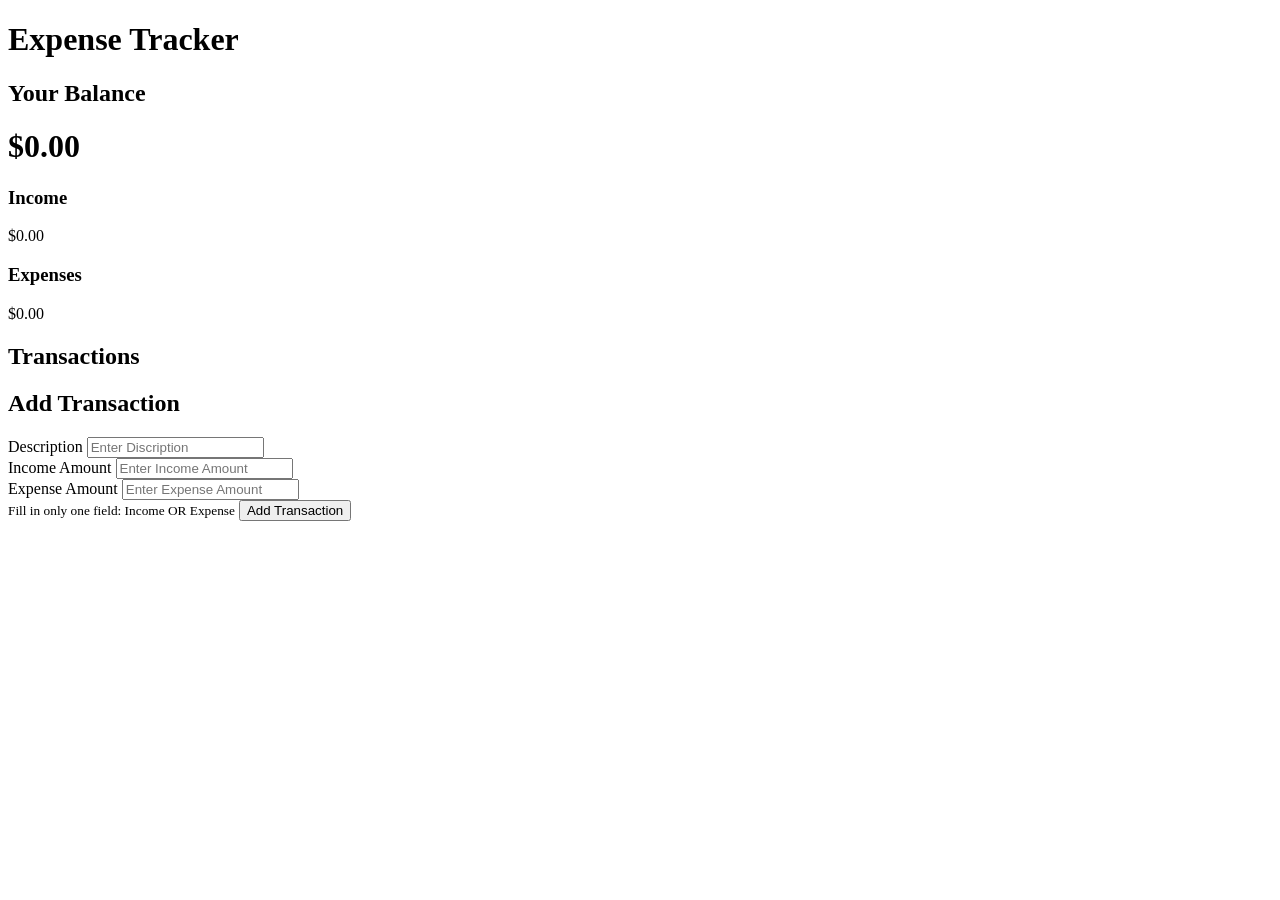
==== expense tracker/index.html @ efb714aa "add html" ====
<!DOCTYPE html>
<html lang="en">
<head>
    <meta charset="UTF-8">
    <meta name="viewport" content="width=device-width, initial-scale=1.0">
    <title>Expense Tracker</title>
    <link rel="shortcut icon" href="search_7376766.png" type="image/x-icon">
    <link rel="stylesheet" href="style.css">
</head>
<body>
    <div class="container">
        <h1>Expense Tracker</h1>
        <div class="balance-container">
            <h2>Your Balance</h2>
            <h1 id="balance">$0.00</h1>
            <div class="summary">
                <div class="income">
                    <h3>Income</h3>
                    <p id="income-amount">$0.00</p>
                </div>
                <div class="expenses">
                    <h3>Expenses</h3>
                    <p id="expense-amount">$0.00</p>
                </div>
            </div>
        </div>

        <div class="main-content">
            <div class="transaction-container">
                <h2>Transactions</h2>
                <ul id="transaction-list">

                </ul>
            </div>
            <div class="form-container">
                <h2>Add Transaction</h2>
                <form id="transaction-form">
                    <div class="form-group">
                        <label for="description">Description</label>
                        <input type="text" id="description" placeholder="Enter Discription"  required />
                    </div>

                     <div class="form-group">
                        <label for="income-input">Income Amount</label>
                        <input type="number" id="income-input" placeholder="Enter Income Amount" min="0" step="0.01" />
                    </div>

                     <div class="form-group">
                        <label for="expense-input">Expense Amount</label>
                        <input type="number" id="expense-input" placeholder="Enter Expense Amount" min="0" step="0.01" />
                    </div>
                    <small>Fill in only one field: Income OR Expense</small>
                    <button type="submit">Add Transaction</button>
                </form>
            </div>
        </div>
    </div>

    <script src="main.js"></script>
</body>
</html>
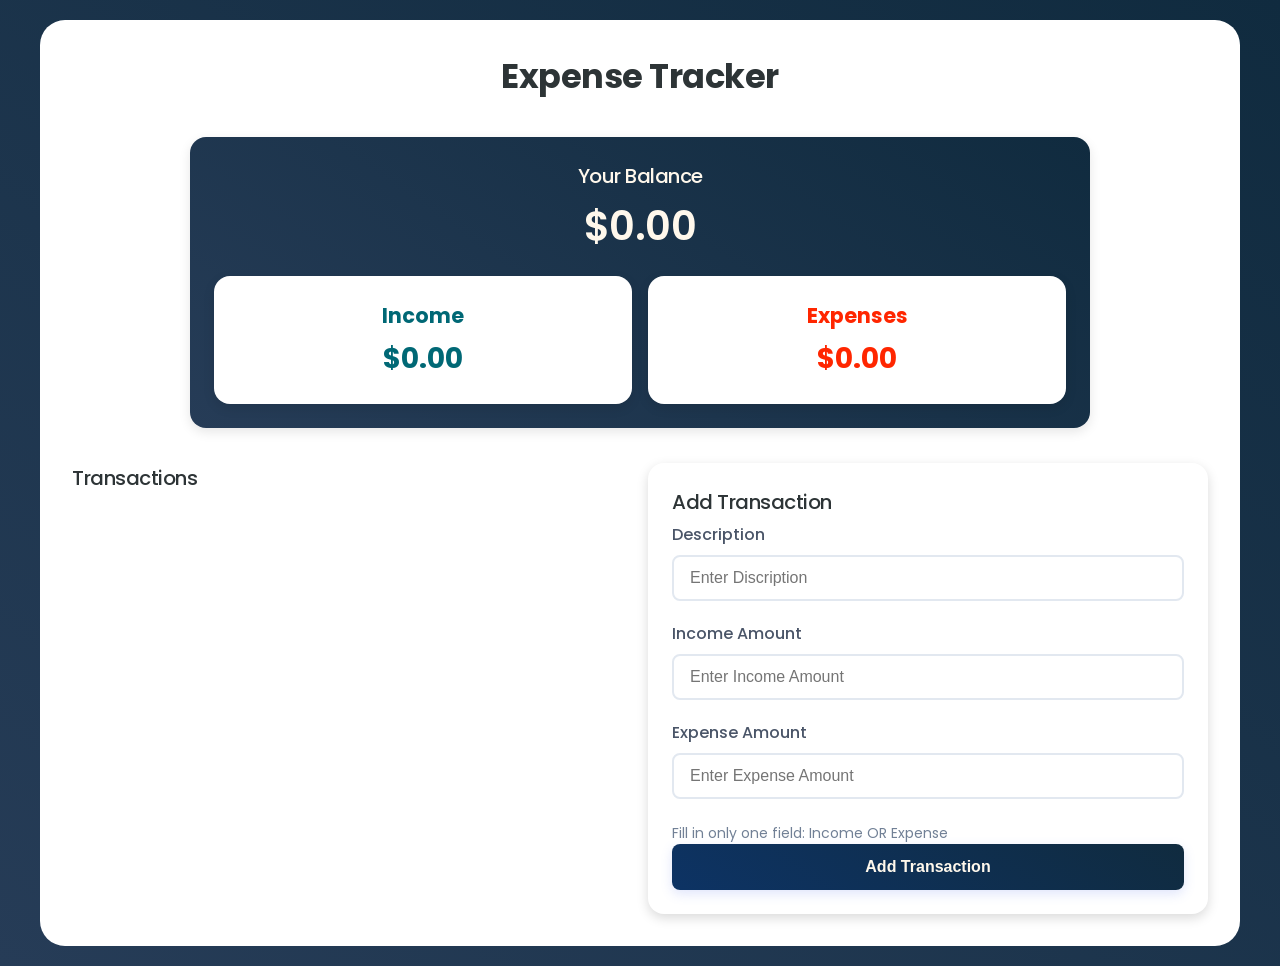
==== commit db3f5504: "html" ====
--- a/expense tracker/index.html
+++ b/expense tracker/index.html
@@ -55,7 +55,6 @@
             </div>
         </div>
     </div>
-
     <script src="main.js"></script>
 </body>
 </html>
--- a/expense tracker/style.css
+++ b/expense tracker/style.css
@@ -0,0 +1,431 @@
+@import url('https://fonts.googleapis.com/css2?family=Poppins:ital,wght@0,100;0,200;0,300;0,400;0,500;0,600;0,700;0,800;0,900;1,100;1,200;1,300;1,400;1,500;1,600;1,700;1,800;1,900&display=swap');
+* {
+    margin: 0;
+    padding: 0;
+    box-sizing: border-box;
+}
+
+body {
+    font-family: "Poppins", sans-serif;
+    background: linear-gradient(35deg,#263c57, #102b3f );
+    min-height: 100vh;
+    display: flex;
+    align-items: center;
+    justify-content: center;
+    padding: 20px;
+    color: #2d3436;
+}
+
+.container {
+    width: 100%;
+    max-width: 1200px;
+    background-color: white;
+    padding: 2rem;
+    border-radius: 25px;
+}
+
+h1 {
+    text-align: center;
+    margin-bottom: 35px;
+    font-size: 2.1rem;
+    font-weight: bolder;
+    letter-spacing: -0.5px;
+}
+
+h2 {
+    margin-bottom: 1rem;
+    font-size: 1.25rem;
+    font-weight: 500;
+    letter-spacing: -0.5px;
+    margin-bottom: 5px;
+}
+
+.balance-container {
+    text-align: center;
+    margin: 0 auto 35px;
+    padding: 24px;
+    background: linear-gradient(35deg,#263c57, #102b3f );
+    color: #fff8ec;
+    border-radius: 1rem;
+    box-shadow: 0  4px 12px rgba(0, 0, 0, 0.1);
+    max-width:900px ;
+    
+}
+
+.balance-container h1 {
+    font-size: 2.5rem;
+    font-weight: 600;
+    margin: 0 0 20px 0; 
+}
+
+.summary {
+    display: flex;
+    gap: 16px;
+    width: 100%;
+}
+
+.income, .expenses {
+    flex: 1 1 150px;
+    border-radius: 1rem;
+    background-color: white;
+    color: #2d3436;
+    padding: 24px;
+    box-shadow: 0  4px 12px rgba(0, 0, 0, 0.1);
+    transition: transform 0.4s ease;
+    min-width: 0;
+}
+
+.income:hover,
+.expenses:hover {
+    transform: translateY(-2px);
+}
+
+.income h3 {
+    color: #006875;
+    font-size: 1.3rem;
+}
+
+.expenses h3 {
+    color: #ff2600;
+    font-size: 1.3rem;
+}
+
+.income p, .expenses p {
+    margin-top: 7px;
+    font-size: 1.75rem;
+    font-weight: 700;
+    word-break: break-word;
+}
+
+.income p {
+    color: #006875;
+}
+
+.expenses p {
+    color: #ff2600;
+}
+
+.main-content {
+    display: flex;
+    gap: 16px;
+    width: 100%;
+}
+
+.transaction-container, .form-container {
+    flex: 1 1 150px;
+    min-width: 0;
+}
+
+.transaction-container {
+    height: 100%;
+    display: flex;
+    flex-direction: column;
+}
+
+#transaction-list {
+    list-style: none;
+    max-height: 500px;
+    overflow-y: auto;
+    padding-right: 8px;
+    flex-grow: 1;
+}
+
+#transaction-list::-webkit-scrollbar {
+    width: 8px;
+}
+
+#transaction-list::-webkit-scrollbar-track {
+    background-color: #f1f1f1;
+    border-radius: 4px;
+} 
+
+#transaction-list::-webkit-scrollbar-thumb {
+    background-color: #cbd5e0;
+    border-radius: 4px;
+}
+
+#transaction-list::-webkit-scrollbar-thumb:hover {
+    background-color: #a0aec0;
+}
+
+.transaction {
+    display: flex;
+    justify-content: space-between;
+    align-items: center;
+    padding: 1rem 1.2rem;
+    margin-bottom: 12px;
+    background-color: #fff;
+    box-shadow: 0 2px 8px rgba(0, 0, 0, 0.05);
+    transition: all 0.2s ease;
+    border-right: 5px solid;
+    gap: 8px;
+}
+
+.transaction:hover {
+    transform: translateX(4px);
+    box-shadow: 0 4px 12px rgba(0, 0, 0, 0.1);
+}
+
+.transaction.income {
+    border-right-color: #006875;
+}
+
+.transaction.expense {
+    border-right-color: #ff2600;
+}
+
+.transaction .delete-btn {
+    background: none;
+    border: none;
+    color: #ff2600;
+    cursor: pointer;
+    font-size: 1.4rem;
+    opacity: 0;
+    transition: all 0.2s ease;
+    padding: 4px 8px;
+    border-radius: 4px;
+    margin-left: 12px;
+    flex-shrink: 0;
+}
+
+.transaction:hover .delete-btn {
+    opacity: 1;
+}
+
+.transaction .delete-btn:hover {
+    transform: scale(1.1);
+    background-color: #fee2e2;
+}
+
+.form-container {
+  padding: 24px;
+  border-radius: 16px;
+  box-shadow: 0 4px 12px rgba(0, 0, 0, 0.15);
+  height: 100%;
+  display: flex;
+  flex-direction: column;
+}
+
+.form-container form {
+  height: 100%;
+  display: flex;
+  flex-direction: column;
+}
+
+.form-group {
+  margin-bottom: 20px;
+}
+
+label {
+  display: block;
+  margin-bottom: 8px;
+  color: #4a5568;
+  font-weight: 500;
+}
+
+input {
+  width: 100%;
+  padding: 12px 16px;
+  border: 2px solid #e2e8f0;
+  border-radius: 8px;
+  font-size: 1rem;
+  transition: all 0.2s ease;
+  background-color: white;
+}
+
+input:focus {
+  outline: none;
+  border-color: #cbd5e0;
+}
+
+input:hover {
+  border-color: #cbd5e0;
+}
+
+small {
+  color: #718096;
+  font-size: 0.875rem;
+  margin-top: 4px;
+  display: block;
+}
+
+button[type="submit"] {
+  width: 100%;
+  padding: 14px;
+  background: linear-gradient(35deg,#0d3364, #102b3f );
+  color: #fff8ec;
+  border: none;
+  border-radius: 8px;
+  cursor: pointer;
+  font-size: 1rem;
+  font-weight: 600;
+  transition:  0.3s ease ;
+  box-shadow: 0 4px 12px rgba(102, 126, 234, 0.2);
+  margin-top: auto;
+}
+
+button[type="submit"]:hover {
+  transform: translateY(-2px);
+  box-shadow: 0 6px 16px rgba(102, 126, 234, 0.3);
+}
+
+button[type="submit"]:active {
+  transform: translateY(0);
+}
+
+/* Tablet and small laptop */
+@media (max-width: 768px) {
+    body {
+        padding: 12px;
+        align-items: flex-start;
+    }
+
+    .container {
+        padding: 1.25rem;
+        border-radius: 18px;
+    }
+
+    h1 {
+        font-size: 1.7rem;
+        margin-bottom: 24px;
+    }
+
+    .balance-container {
+        padding: 18px;
+        margin-bottom: 24px;
+    }
+
+    .balance-container h1 {
+        font-size: 2.1rem;
+        font-weight: 600;
+        margin: 0 0 16px 0; 
+    }
+
+    .summary {
+        gap: 12px;
+    }
+
+    .income, .expenses {
+        padding: 15px;
+    }
+
+    .income h3, .expenses h3 {
+        font-size: 1.16rem;
+    }
+
+    .income p, .expenses p {
+        font-size: 1.45rem;
+    }
+
+    .main-content {
+        gap: 12px;
+    }
+
+    .form-container {
+        padding: 18px;
+    }
+
+  #transaction-list {
+    max-height: 300px;
+  }
+}
+
+/* Stack layout for phones */
+@media (max-width: 565px) {
+    body {
+        padding: 8px;
+    }
+
+    .container {
+        padding: 1rem;
+        border-radius: 14px;
+    }
+
+    h1 {
+        font-size: 1.45rem;
+        margin-bottom: 18px;
+    }
+
+    .summary {
+        flex-direction: column;
+        gap: 10px;
+    }
+
+    .income, .expenses {
+        flex: 0;
+    }
+
+    .main-content {
+        flex-direction: column-reverse;
+        gap: 20px;
+    }
+
+    .transaction-container, .form-container {
+        flex: 1 1 auto;
+    }
+
+    #transaction-list {
+        max-height: 260px;
+    }
+
+    .transaction {
+        padding: 0.85rem 1rem;
+        margin-bottom: 10px;
+    }
+
+    /* Delete button is always visible on touch devices since :hover isn't reliable */
+    .transaction .delete-btn {
+        opacity: 1;
+    }
+
+    .form-container {
+        padding: 16px;
+    }
+
+    button[type="submit"] {
+        padding: 12px;
+    }
+}
+
+/* Small phones */
+@media (max-width: 380px) {
+    body {
+        padding: 6px;
+    }
+
+    .container {
+        padding: 0.75rem;
+        border-radius: 12px;
+    }
+
+    h1 {
+        font-size: 1.25rem;
+    }
+
+    .balance-container {
+        padding: 14px;
+    }
+
+    .balance-container h1 {
+        font-size: 1.7rem;
+        margin-bottom: 12px;
+    }
+
+    .income h3, .expenses h3 {
+        font-size: 1.05rem;
+    }
+
+    .income p, .expenses p {
+        font-size: 1.25rem;
+    }
+
+    .transaction {
+        flex-wrap: wrap;
+        padding: 0.75rem 0.9rem;
+    }
+
+    input {
+        padding: 10px 12px;
+        font-size: 0.95rem;
+    }
+}
